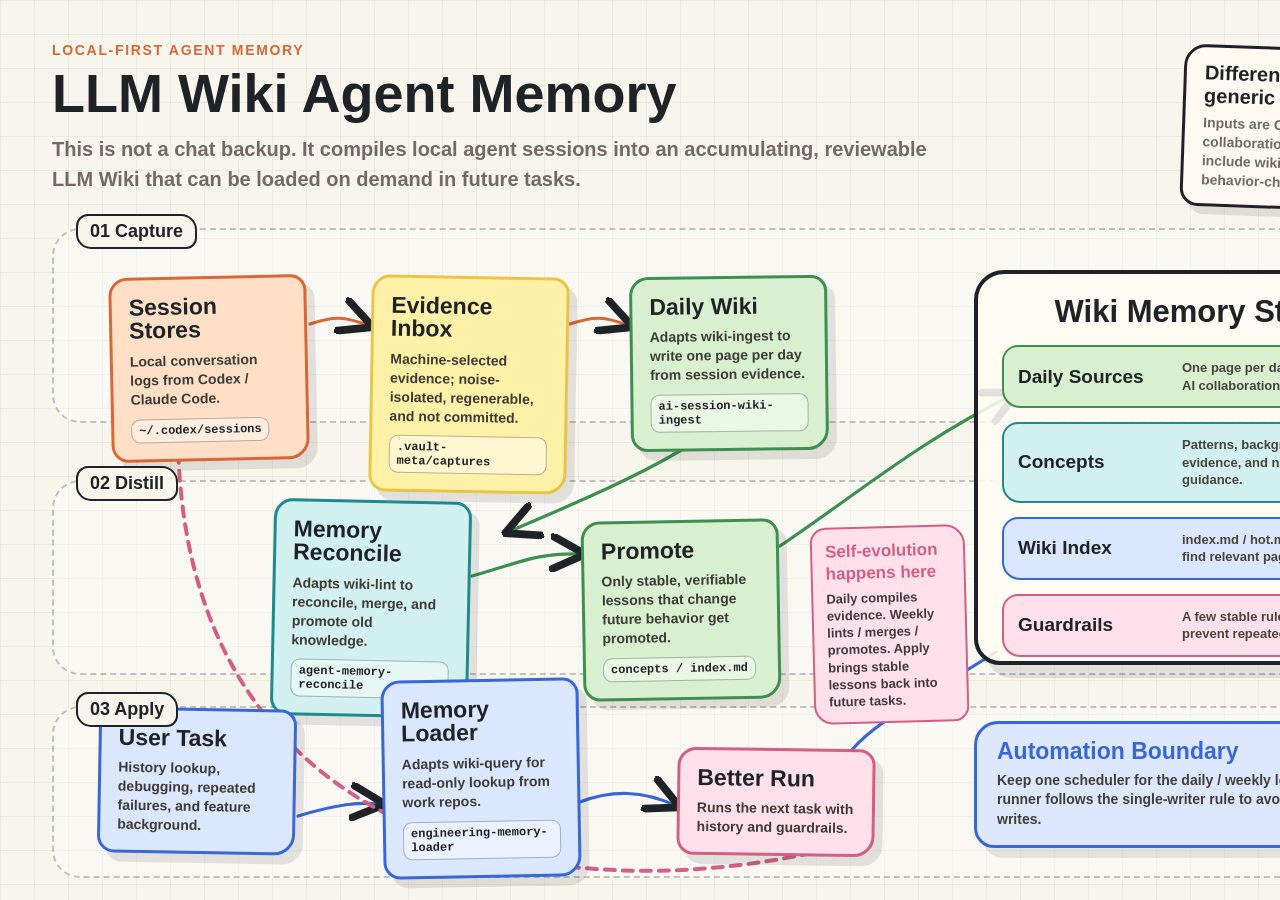
==== docs/agent-memory-arch-sketch-en.html @ 43d530ee "docs: document memory architecture and usage" ====
<!doctype html>
<html lang="en">
<head>
  <meta charset="utf-8">
  <meta name="viewport" content="width=device-width, initial-scale=1">
  <title>LLM Wiki Agent Memory Architecture</title>
  <style>
    :root {
      --paper: #f8f5ec;
      --ink: #1f2328;
      --muted: #716b61;
      --grid: rgba(31, 35, 40, 0.055);
      --orange: #d76838;
      --orange-soft: #ffe0c6;
      --yellow: #e8c547;
      --yellow-soft: #fff1a8;
      --green: #3f8f52;
      --green-soft: #d8f0cf;
      --blue: #3867d6;
      --blue-soft: #dbe7ff;
      --teal: #20898d;
      --teal-soft: #d2f0ef;
      --pink: #d35f84;
      --pink-soft: #ffe0eb;
      --panel: rgba(255, 252, 243, 0.76);
    }

    * { box-sizing: border-box; }

    body {
      margin: 0;
      min-height: 100vh;
      background:
        linear-gradient(var(--grid) 1px, transparent 1px),
        linear-gradient(90deg, var(--grid) 1px, transparent 1px),
        var(--paper);
      background-size: 34px 34px;
      color: var(--ink);
      font-family: "Chalkboard SE", "Comic Sans MS", "Marker Felt", "PingFang SC", sans-serif;
    }

    .page {
      width: 1500px;
      height: 900px;
      margin: 0 auto;
      padding: 42px 52px;
      position: relative;
      overflow: hidden;
    }

    .kicker {
      color: var(--orange);
      font-family: "Avenir Next", "PingFang SC", sans-serif;
      font-size: 14px;
      font-weight: 900;
      letter-spacing: 0.12em;
      text-transform: uppercase;
    }

    h1 {
      margin: 8px 0 0;
      font-size: 54px;
      line-height: 1;
      letter-spacing: 0;
    }

    .subtitle {
      margin: 14px 0 0;
      width: 900px;
      color: var(--muted);
      font-family: "Avenir Next", "PingFang SC", sans-serif;
      font-size: 20px;
      line-height: 1.5;
      font-weight: 650;
    }

    .stamp {
      position: absolute;
      top: 48px;
      right: 58px;
      width: 260px;
      padding: 14px 18px;
      border: 3px solid var(--ink);
      border-radius: 22px 17px 24px 18px;
      background: rgba(255, 252, 243, 0.86);
      transform: rotate(2deg);
      box-shadow: 7px 8px 0 rgba(31, 35, 40, 0.11);
    }

    .stamp strong {
      display: block;
      font-size: 20px;
      margin-bottom: 6px;
    }

    .stamp span {
      display: block;
      color: var(--muted);
      font-family: "Avenir Next", "PingFang SC", sans-serif;
      font-size: 14px;
      line-height: 1.35;
      font-weight: 650;
    }

    .board {
      position: relative;
      height: 650px;
      margin-top: 34px;
    }

    .lane {
      position: absolute;
      left: 0;
      right: 0;
      border: 2px dashed rgba(31, 35, 40, 0.26);
      border-radius: 28px;
      background: rgba(255, 255, 255, 0.32);
    }

    .lane.capture { top: 0; height: 195px; }
    .lane.distill { top: 252px; height: 195px; }
    .lane.apply { bottom: 0; height: 172px; }

    .lane-label {
      position: absolute;
      left: 22px;
      top: -16px;
      z-index: 6;
      padding: 5px 12px;
      border: 2.5px solid var(--ink);
      border-radius: 12px 16px 11px 15px;
      background: var(--paper);
      font-size: 18px;
      font-weight: 900;
    }

    .node {
      position: absolute;
      width: 198px;
      min-height: 98px;
      padding: 16px 17px;
      border: 3px solid var(--stroke);
      border-radius: 19px 16px 21px 17px;
      background: var(--fill);
      box-shadow: 8px 9px 0 rgba(31, 35, 40, 0.11);
      transform: rotate(var(--tilt));
      z-index: 3;
    }

    .node h2 {
      margin: 0;
      font-size: 23px;
      line-height: 1.02;
    }

    .node p {
      margin: 9px 0 0;
      color: #3d3b36;
      font-family: "Avenir Next", "PingFang SC", sans-serif;
      font-size: 14px;
      line-height: 1.35;
      font-weight: 650;
    }

    .path {
      display: inline-block;
      margin-top: 10px;
      padding: 4px 7px;
      border: 1.8px solid rgba(31, 35, 40, 0.32);
      border-radius: 9px;
      background: rgba(255, 255, 255, 0.45);
      font-family: ui-monospace, "SFMono-Regular", Menlo, monospace;
      font-size: 12px;
      font-weight: 800;
    }

    .orange { --stroke: var(--orange); --fill: var(--orange-soft); }
    .yellow { --stroke: var(--yellow); --fill: var(--yellow-soft); }
    .green { --stroke: var(--green); --fill: var(--green-soft); }
    .blue { --stroke: var(--blue); --fill: var(--blue-soft); }
    .teal { --stroke: var(--teal); --fill: var(--teal-soft); }
    .pink { --stroke: var(--pink); --fill: var(--pink-soft); }

    .n1 { left: 58px; top: 48px; --tilt: -1.2deg; }
    .n2 { left: 318px; top: 48px; --tilt: 1deg; }
    .n3 { left: 578px; top: 48px; --tilt: -0.7deg; }
    .n4 { left: 220px; top: 272px; --tilt: 1.2deg; }
    .n5 { left: 530px; top: 292px; --tilt: -1deg; }
    .n6 { left: 46px; bottom: 24px; --tilt: 1deg; }
    .n7 { left: 330px; bottom: 0; --tilt: -1deg; }
    .n8 { left: 625px; bottom: 22px; --tilt: 0.8deg; }

    .store {
      position: absolute;
      right: 34px;
      top: 42px;
      width: 440px;
      height: 395px;
      padding: 22px 24px;
      border: 4px solid var(--ink);
      border-radius: 30px 24px 34px 26px;
      background: rgba(255, 252, 243, 0.88);
      box-shadow: 12px 13px 0 rgba(31, 35, 40, 0.11);
      z-index: 2;
    }

    .store h2 {
      margin: 0 0 18px;
      text-align: center;
      font-size: 31px;
      line-height: 1;
    }

    .shelf {
      display: grid;
      grid-template-columns: 150px 1fr;
      align-items: center;
      gap: 14px;
      min-height: 62px;
      margin-bottom: 14px;
      padding: 12px 14px;
      border: 2.5px solid var(--stroke);
      border-radius: 16px 20px 15px 18px;
      background: var(--fill);
    }

    .shelf b {
      font-size: 19px;
      line-height: 1.05;
    }

    .shelf span {
      color: #48443d;
      font-family: "Avenir Next", "PingFang SC", sans-serif;
      font-size: 13px;
      line-height: 1.35;
      font-weight: 650;
    }

    .automation {
      position: absolute;
      right: 44px;
      bottom: 30px;
      width: 430px;
      padding: 16px 20px;
      border: 3px solid var(--blue);
      border-radius: 24px 18px 26px 20px;
      background: rgba(219, 231, 255, 0.9);
      box-shadow: 9px 10px 0 rgba(31, 35, 40, 0.1);
      z-index: 4;
    }

    .automation h2 {
      margin: 0 0 8px;
      font-size: 23px;
      line-height: 1;
      color: var(--blue);
    }

    .automation p {
      margin: 0;
      color: #403e39;
      font-family: "Avenir Next", "PingFang SC", sans-serif;
      font-size: 14px;
      line-height: 1.38;
      font-weight: 650;
    }

    svg {
      position: absolute;
      inset: 0;
      width: 100%;
      height: 100%;
      pointer-events: none;
      z-index: 1;
    }

    .arrow {
      fill: none;
      stroke: var(--ink);
      stroke-width: 3.2;
      stroke-linecap: round;
      stroke-linejoin: round;
      marker-end: url(#arrow);
    }

    .arrow.orange { stroke: var(--orange); }
    .arrow.green { stroke: var(--green); }
    .arrow.blue { stroke: var(--blue); }
    .arrow.loop {
      stroke: var(--pink);
      stroke-width: 4;
      stroke-dasharray: 10 8;
    }

    .callout {
      position: absolute;
      left: 760px;
      top: 298px;
      width: 155px;
      padding: 12px 13px;
      border: 2.5px solid var(--pink);
      border-radius: 16px 20px 15px 19px;
      background: var(--pink-soft);
      transform: rotate(-1.5deg);
      font-family: "Avenir Next", "PingFang SC", sans-serif;
      color: #403a3d;
      font-size: 13px;
      line-height: 1.32;
      font-weight: 700;
      z-index: 5;
    }

    .callout b {
      display: block;
      margin-bottom: 4px;
      color: var(--pink);
      font-family: "Chalkboard SE", "Comic Sans MS", "PingFang SC", sans-serif;
      font-size: 17px;
    }
    .watermark {
      position: absolute;
      right: 56px;
      bottom: 12px;
      z-index: 20;
      color: rgba(31, 35, 40, 0.28);
      font-family: "Avenir Next", "PingFang SC", sans-serif;
      font-size: 19px;
      font-weight: 900;
      letter-spacing: 0.05em;
      transform: rotate(-2deg);
      pointer-events: none;
    }
  </style>
</head>
<body>
  <main class="page">
    <div class="kicker">local-first agent memory</div>
    <h1>LLM Wiki Agent Memory</h1>
    <p class="subtitle">This is not a chat backup. It compiles local agent sessions into an accumulating, reviewable LLM Wiki that can be loaded on demand in future tasks.</p>
    <aside class="stamp">
      <strong>Different from a generic LLM Wiki</strong>
      <span>Inputs are Codex / Claude Code collaboration sessions. Outputs include wiki knowledge and behavior-changing guardrails.</span>
    </aside>

    <section class="board" aria-label="LLM Wiki Agent Memory Architecture">
      <div class="lane capture"><div class="lane-label">01 Capture</div></div>
      <div class="lane distill"><div class="lane-label">02 Distill</div></div>
      <div class="lane apply"><div class="lane-label">03 Apply</div></div>

      <svg viewBox="0 0 1396 650" aria-hidden="true">
        <defs>
          <marker id="arrow" markerWidth="12" markerHeight="12" refX="10" refY="6" orient="auto" markerUnits="strokeWidth">
            <path d="M 1 1 L 11 6 L 1 11" fill="none" stroke="#1f2328" stroke-width="2.4" stroke-linecap="round" stroke-linejoin="round"></path>
          </marker>
        </defs>
        <path class="arrow orange" d="M 258 96 C 282 88, 292 88, 318 98"></path>
        <path class="arrow orange" d="M 518 96 C 542 88, 552 88, 578 98"></path>
        <path class="arrow green" d="M 718 150 C 668 214, 564 258, 456 304"></path>
        <path class="arrow green" d="M 420 348 C 464 336, 486 324, 530 326"></path>
        <path class="arrow green" d="M 728 318 C 805 266, 866 214, 962 166"></path>
        <path class="arrow blue" d="M 944 424 C 870 472, 772 516, 790 560"></path>
        <path class="arrow blue" d="M 246 588 C 286 576, 306 574, 330 576"></path>
        <path class="arrow blue" d="M 528 574 C 560 562, 590 562, 625 578"></path>
        <path class="arrow loop" d="M 812 612 C 532 692, 116 638, 126 184"></path>
      </svg>

      <article class="node n1 orange">
        <h2>Session Stores</h2>
        <p>Local conversation logs from Codex / Claude Code.</p>
        <span class="path">~/.codex/sessions</span>
      </article>

      <article class="node n2 yellow">
        <h2>Evidence Inbox</h2>
        <p>Machine-selected evidence; noise-isolated, regenerable, and not committed.</p>
        <span class="path">.vault-meta/captures</span>
      </article>

      <article class="node n3 green">
        <h2>Daily Wiki</h2>
        <p>Adapts wiki-ingest to write one page per day from session evidence.</p>
        <span class="path">ai-session-wiki-ingest</span>
      </article>

      <article class="node n4 teal">
        <h2>Memory Reconcile</h2>
        <p>Adapts wiki-lint to reconcile, merge, and promote old knowledge.</p>
        <span class="path">agent-memory-reconcile</span>
      </article>

      <article class="node n5 green">
        <h2>Promote</h2>
        <p>Only stable, verifiable lessons that change future behavior get promoted.</p>
        <span class="path">concepts / index.md</span>
      </article>

      <article class="node n6 blue">
        <h2>User Task</h2>
        <p>History lookup, debugging, repeated failures, and feature background.</p>
      </article>

      <article class="node n7 blue">
        <h2>Memory Loader</h2>
        <p>Adapts wiki-query for read-only lookup from work repos.</p>
        <span class="path">engineering-memory-loader</span>
      </article>

      <article class="node n8 pink">
        <h2>Better Run</h2>
        <p>Runs the next task with history and guardrails.</p>
      </article>

      <aside class="store">
        <h2>Wiki Memory Store</h2>
        <div class="shelf green">
          <b>Daily Sources</b>
          <span>One page per day for valuable AI collaboration.</span>
        </div>
        <div class="shelf teal">
          <b>Concepts</b>
          <span>Patterns, background, evidence, and next-step guidance.</span>
        </div>
        <div class="shelf blue">
          <b>Wiki Index</b>
          <span>index.md / hot.md help agents find relevant pages.</span>
        </div>
        <div class="shelf pink">
          <b>Guardrails</b>
          <span>A few stable rules that prevent repeated mistakes.</span>
        </div>
      </aside>

      <aside class="callout">
        <b>Self-evolution happens here</b>
        Daily compiles evidence. Weekly lints / merges / promotes. Apply brings stable lessons back into future tasks.
      </aside>

      <aside class="automation">
        <h2>Automation Boundary</h2>
        <p>Keep one scheduler for the daily / weekly loops. Every runner follows the single-writer rule to avoid double writes.</p>
      </aside>
    </section>
    <div class="watermark">@miniLV</div>
  </main>
</body>
</html>
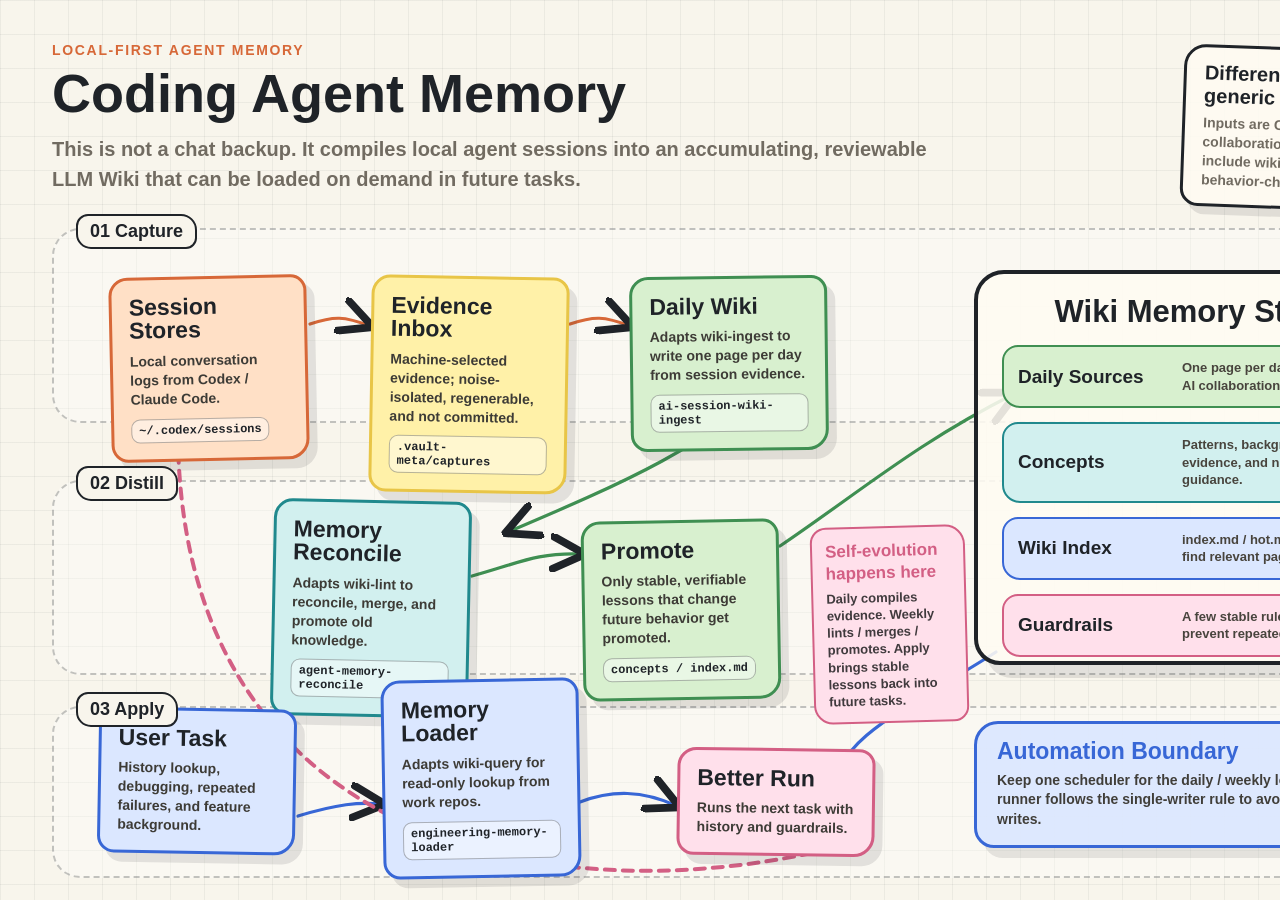
==== commit 55c44edc: "docs: rename project to Coding Agent Memory" ====
--- a/docs/agent-memory-arch-sketch-en.html
+++ b/docs/agent-memory-arch-sketch-en.html
@@ -3,7 +3,7 @@
 <head>
   <meta charset="utf-8">
   <meta name="viewport" content="width=device-width, initial-scale=1">
-  <title>LLM Wiki Agent Memory Architecture</title>
+  <title>Coding Agent Memory Architecture</title>
   <style>
     :root {
       --paper: #f8f5ec;
@@ -336,14 +336,14 @@
 <body>
   <main class="page">
     <div class="kicker">local-first agent memory</div>
-    <h1>LLM Wiki Agent Memory</h1>
+    <h1>Coding Agent Memory</h1>
     <p class="subtitle">This is not a chat backup. It compiles local agent sessions into an accumulating, reviewable LLM Wiki that can be loaded on demand in future tasks.</p>
     <aside class="stamp">
       <strong>Different from a generic LLM Wiki</strong>
       <span>Inputs are Codex / Claude Code collaboration sessions. Outputs include wiki knowledge and behavior-changing guardrails.</span>
     </aside>
 
-    <section class="board" aria-label="LLM Wiki Agent Memory Architecture">
+    <section class="board" aria-label="Coding Agent Memory Architecture">
       <div class="lane capture"><div class="lane-label">01 Capture</div></div>
       <div class="lane distill"><div class="lane-label">02 Distill</div></div>
       <div class="lane apply"><div class="lane-label">03 Apply</div></div>
